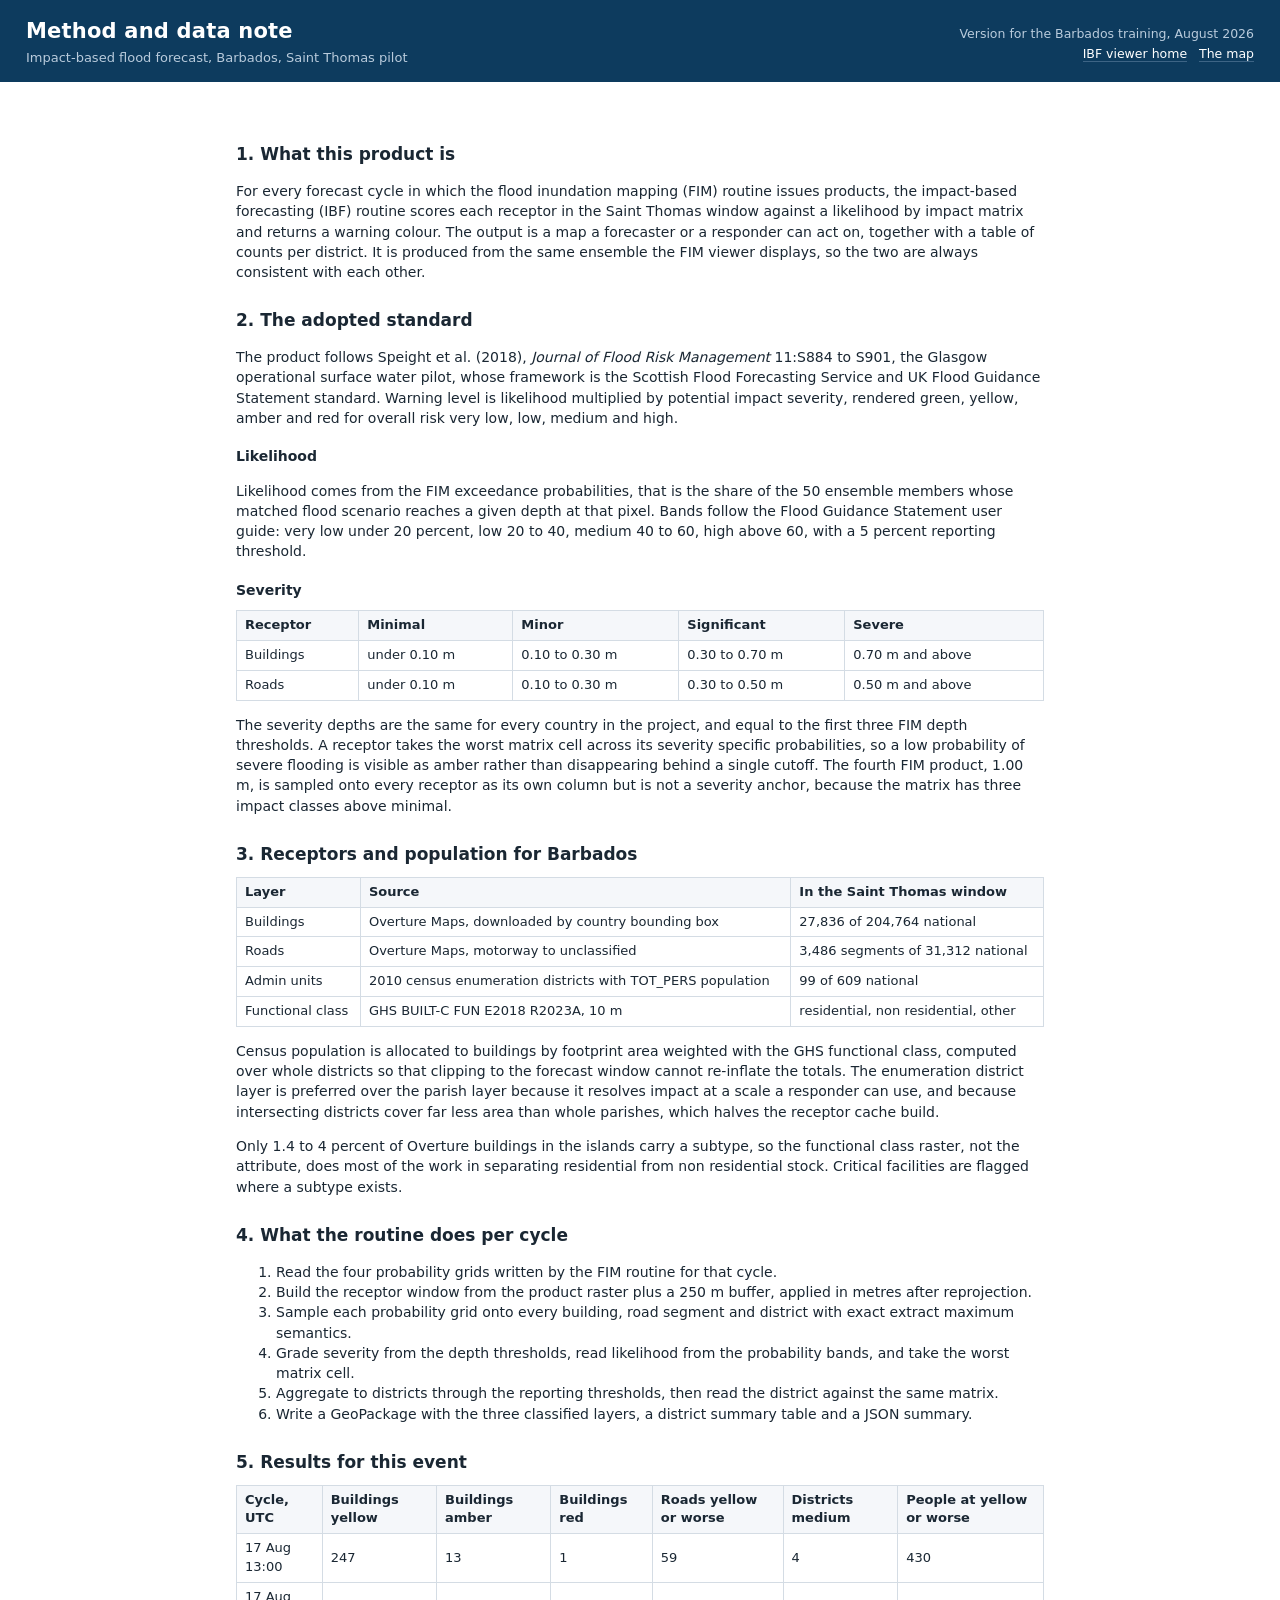
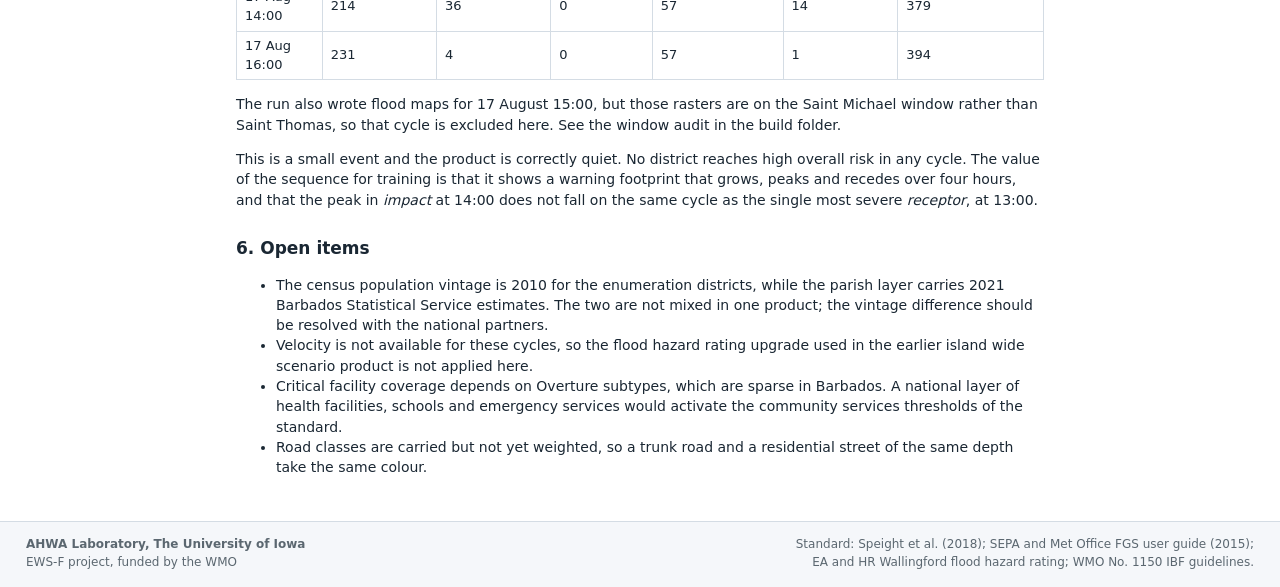
==== methods/index.html @ 12cea6f9 "Impact based forecast viewer, Saint Thomas Barbados, three forecast cycles" ====
<!DOCTYPE html>
<html lang="en">
<head>
<meta charset="utf-8">
<meta name="viewport" content="width=device-width, initial-scale=1">
<title>IBF Method Note. Barbados</title>
<meta name="description" content="Method and data note for the Barbados impact-based flood forecast product: standard, severity and likelihood rules, receptor stock, population, and open items.">
<link rel="icon" href="data:image/svg+xml,%3Csvg xmlns='http://www.w3.org/2000/svg' viewBox='0 0 16 16'%3E%3Ccircle cx='8' cy='8' r='6' fill='%23F58220'/%3E%3C/svg%3E">
<link rel="stylesheet" href="../assets/css/style.css">
</head>
<body class="landing-body">

<header class="site-head">
  <div class="wrap head-row">
    <div>
      <h1>Method and data note</h1>
      <p class="head-sub">Impact-based flood forecast, Barbados, Saint Thomas pilot</p>
    </div>
    <div class="head-meta">
      <span>Version for the Barbados training, August 2026</span>
      <span><a href="../">IBF viewer home</a> &nbsp; <a href="../saint-thomas/">The map</a></span>
    </div>
  </div>
</header>

<div class="wrap landing doc">

  <h2>1. What this product is</h2>
  <p>For every forecast cycle in which the flood inundation mapping (FIM) routine issues
  products, the impact-based forecasting (IBF) routine scores each receptor in the Saint Thomas
  window against a likelihood by impact matrix and returns a warning colour. The output is a
  map a forecaster or a responder can act on, together with a table of counts per district.
  It is produced from the same ensemble the FIM viewer displays, so the two are always
  consistent with each other.</p>

  <h2>2. The adopted standard</h2>
  <p>The product follows Speight et al. (2018), <em>Journal of Flood Risk Management</em>
  11:S884 to S901, the Glasgow operational surface water pilot, whose framework is the Scottish
  Flood Forecasting Service and UK Flood Guidance Statement standard. Warning level is
  likelihood multiplied by potential impact severity, rendered green, yellow, amber and red for
  overall risk very low, low, medium and high.</p>

  <h3>Likelihood</h3>
  <p>Likelihood comes from the FIM exceedance probabilities, that is the share of the 50
  ensemble members whose matched flood scenario reaches a given depth at that pixel. Bands
  follow the Flood Guidance Statement user guide: very low under 20 percent, low 20 to 40,
  medium 40 to 60, high above 60, with a 5 percent reporting threshold.</p>

  <h3>Severity</h3>
  <table>
    <tr><th>Receptor</th><th>Minimal</th><th>Minor</th><th>Significant</th><th>Severe</th></tr>
    <tr><td>Buildings</td><td>under 0.10 m</td><td>0.10 to 0.30 m</td><td>0.30 to 0.70 m</td><td>0.70 m and above</td></tr>
    <tr><td>Roads</td><td>under 0.10 m</td><td>0.10 to 0.30 m</td><td>0.30 to 0.50 m</td><td>0.50 m and above</td></tr>
  </table>
  <p>The severity depths are the same for every country in the project, and equal to the first
  three FIM depth thresholds. A receptor takes the worst matrix cell across its severity
  specific probabilities, so a low probability of severe flooding is visible as amber rather
  than disappearing behind a single cutoff. The fourth FIM product, 1.00 m, is sampled onto
  every receptor as its own column but is not a severity anchor, because the matrix has three
  impact classes above minimal.</p>

  <h2>3. Receptors and population for Barbados</h2>
  <table>
    <tr><th>Layer</th><th>Source</th><th>In the Saint Thomas window</th></tr>
    <tr><td>Buildings</td><td>Overture Maps, downloaded by country bounding box</td><td>27,836 of 204,764 national</td></tr>
    <tr><td>Roads</td><td>Overture Maps, motorway to unclassified</td><td>3,486 segments of 31,312 national</td></tr>
    <tr><td>Admin units</td><td>2010 census enumeration districts with TOT_PERS population</td><td>99 of 609 national</td></tr>
    <tr><td>Functional class</td><td>GHS BUILT-C FUN E2018 R2023A, 10 m</td><td>residential, non residential, other</td></tr>
  </table>
  <p>Census population is allocated to buildings by footprint area weighted with the GHS
  functional class, computed over whole districts so that clipping to the forecast window
  cannot re-inflate the totals. The enumeration district layer is preferred over the parish
  layer because it resolves impact at a scale a responder can use, and because intersecting
  districts cover far less area than whole parishes, which halves the receptor cache build.</p>
  <p>Only 1.4 to 4 percent of Overture buildings in the islands carry a subtype, so the
  functional class raster, not the attribute, does most of the work in separating residential
  from non residential stock. Critical facilities are flagged where a subtype exists.</p>

  <h2>4. What the routine does per cycle</h2>
  <ol>
    <li>Read the four probability grids written by the FIM routine for that cycle.</li>
    <li>Build the receptor window from the product raster plus a 250 m buffer, applied in
      metres after reprojection.</li>
    <li>Sample each probability grid onto every building, road segment and district with
      exact extract maximum semantics.</li>
    <li>Grade severity from the depth thresholds, read likelihood from the probability bands,
      and take the worst matrix cell.</li>
    <li>Aggregate to districts through the reporting thresholds, then read the district against
      the same matrix.</li>
    <li>Write a GeoPackage with the three classified layers, a district summary table and a
      JSON summary.</li>
  </ol>

  <h2>5. Results for this event</h2>
  <table>
    <tr><th>Cycle, UTC</th><th>Buildings yellow</th><th>Buildings amber</th><th>Buildings red</th><th>Roads yellow or worse</th><th>Districts medium</th><th>People at yellow or worse</th></tr>
    <tr><td>17 Aug 13:00</td><td>247</td><td>13</td><td>1</td><td>59</td><td>4</td><td>430</td></tr>
    <tr><td>17 Aug 14:00</td><td>214</td><td>36</td><td>0</td><td>57</td><td>14</td><td>379</td></tr>
    <tr><td>17 Aug 16:00</td><td>231</td><td>4</td><td>0</td><td>57</td><td>1</td><td>394</td></tr>
  </table>
  <p>The run also wrote flood maps for 17 August 15:00, but those rasters are on the Saint
  Michael window rather than Saint Thomas, so that cycle is excluded here. See the window audit
  in the build folder.</p>
  <p>This is a small event and the product is correctly quiet. No district reaches high overall
  risk in any cycle. The value of the sequence for training is that it shows a warning footprint
  that grows, peaks and recedes over four hours, and that the peak in <em>impact</em> at 14:00
  does not fall on the same cycle as the single most severe <em>receptor</em>, at 13:00.</p>

  <h2>6. Open items</h2>
  <ul>
    <li>The census population vintage is 2010 for the enumeration districts, while the parish
      layer carries 2021 Barbados Statistical Service estimates. The two are not mixed in one
      product; the vintage difference should be resolved with the national partners.</li>
    <li>Velocity is not available for these cycles, so the flood hazard rating upgrade used in
      the earlier island wide scenario product is not applied here.</li>
    <li>Critical facility coverage depends on Overture subtypes, which are sparse in Barbados.
      A national layer of health facilities, schools and emergency services would activate the
      community services thresholds of the standard.</li>
    <li>Road classes are carried but not yet weighted, so a trunk road and a residential street
      of the same depth take the same colour.</li>
  </ul>

</div>

<footer class="site-foot landing-foot">
  <div class="wrap foot-row">
    <div>
      <strong>AHWA Laboratory, The University of Iowa</strong><br>
      EWS-F project, funded by the WMO
    </div>
    <div class="foot-right">
      Standard: Speight et al. (2018); SEPA and Met Office FGS user guide (2015);<br>
      EA and HR Wallingford flood hazard rating; WMO No. 1150 IBF guidelines.
    </div>
  </div>
</footer>
</body>
</html>
---- assets/css/style.css ----
/* Barbados viewers. Plain, quiet design: the maps carry the color.
   Shared base stylesheet, copied into each of the three viewer folders. */

:root {
  --navy: #0d3b5e;
  --blue: #2b6ca3;
  --ink: #1a2733;
  --mute: #5b6770;
  --line: #d4dce4;
  --panel: #f5f7fa;
  --surface: #ffffff;
  --wet: #d9e7f3;
  --wet-line: #9dbcd8;
}

* { box-sizing: border-box; }

body {
  margin: 0;
  font-family: "Segoe UI", system-ui, -apple-system, Roboto, "Helvetica Neue", Arial, sans-serif;
  color: var(--ink);
  background: var(--surface);
  font-size: 14px;
  line-height: 1.45;
}

.wrap { max-width: 1440px; margin: 0 auto; padding: 0 26px; }

/* header */
.site-head { background: var(--navy); color: #fff; }
.head-row { display: flex; justify-content: space-between; align-items: baseline;
  gap: 18px; flex-wrap: wrap; padding-top: 16px; padding-bottom: 14px; }
.site-head h1 { margin: 0; font-size: 21px; font-weight: 600; letter-spacing: 0.2px; }
.head-sub { margin: 3px 0 0; font-size: 13px; color: #b9cbdc; }
.head-meta { text-align: right; font-size: 12.5px; color: #b9cbdc; display: flex;
  flex-direction: column; gap: 2px; }
.head-meta a { color: #fff; text-decoration: none; border-bottom: 1px solid #3d6485; }
.head-meta a:hover { border-color: #fff; }

.context-band { background: var(--panel); border-bottom: 1px solid var(--line);
  font-size: 12.5px; color: var(--mute); }
.context-band .wrap { padding-top: 8px; padding-bottom: 8px; }

/* controls */
.controls { display: flex; gap: 26px; align-items: center; flex-wrap: wrap;
  padding: 14px 0 10px; }
.ctl-group { display: flex; gap: 8px; align-items: center; }
.ctl-label { font-size: 11.5px; color: var(--mute); text-transform: uppercase;
  letter-spacing: 0.05em; }
.seg { display: inline-flex; border: 1px solid var(--line); border-radius: 5px; overflow: hidden; }
.seg button { border: 0; background: var(--surface); color: var(--ink); padding: 6px 13px;
  font: inherit; font-size: 13px; cursor: pointer; border-right: 1px solid var(--line); }
.seg button:last-child { border-right: 0; }
.seg button:hover { background: var(--panel); }
.seg button.on { background: var(--navy); color: #fff; }
.seg button:disabled { color: #b3bcc4; cursor: not-allowed; background: #fafbfc; }
.toggle, .step { border: 1px solid var(--line); background: var(--surface); color: var(--ink);
  padding: 6px 13px; border-radius: 5px; font: inherit; font-size: 13px; cursor: pointer; }
.toggle:hover, .step:hover { background: var(--panel); }
.toggle.on { background: var(--navy); border-color: var(--navy); color: #fff; }
.toggle.muted { color: #8b98a5; }
.step { padding: 6px 9px; font-size: 11px; color: var(--mute); }
select.picker { border: 1px solid var(--line); border-radius: 5px; padding: 6px 8px;
  font: inherit; font-size: 13px; background: var(--surface); color: var(--ink); }

/* day and hour picker */
.clock { padding: 2px 0 8px; }
.dayrow { display: flex; align-items: center; gap: 5px; margin-bottom: 4px; }
.dayrow .day { width: 58px; font-size: 12px; color: var(--mute); font-weight: 600; }
.chip { width: 30px; height: 24px; border: 1px solid var(--line); border-radius: 4px;
  font-size: 10.5px; display: flex; align-items: center; justify-content: center;
  cursor: pointer; background: var(--surface); user-select: none; }
.chip:hover { border-color: var(--blue); }
.chip.quiet { background: #f1f3f5; color: #9aa7b3; }
.chip.wet { background: var(--wet); border-color: var(--wet-line); }
.chip.sel { background: var(--navy); border-color: var(--navy); color: #fff; font-weight: 700; }
.chip.gap { visibility: hidden; }

/* main layout */
.main { display: flex; gap: 26px; align-items: flex-start; padding-bottom: 6px; }
.map-col { flex: 1 1 620px; min-width: 380px; }
.mapbox { position: relative; border: 1px solid var(--line); border-radius: 4px;
  overflow: hidden; background: #eef2f5; height: min(68vh, 720px); }
#map { position: absolute; inset: 0; }
.quiet-msg { position: absolute; inset: 0; z-index: 500; display: flex; align-items: center;
  justify-content: center; color: var(--mute); font-size: 15px;
  background: rgba(244,246,248,0.93); padding: 0 30px; text-align: center; }
.map-caption { font-size: 11px; color: var(--mute); margin-top: 6px; }

/* side panel */
.side { flex: 0 1 380px; min-width: 300px; }
.cyc-head { display: flex; align-items: center; gap: 10px; margin: 2px 0 10px; }
.cyc-head h2 { font-size: 16px; margin: 0; font-weight: 600; }
.badge { font-size: 11px; padding: 2px 9px; border-radius: 9px; font-weight: 600; }
.badge.trig { background: #e3edf6; color: var(--navy); }
.badge.quiet { background: #eef0f2; color: var(--mute); }
.badge.warn { background: #fdf0d5; color: #8a5b00; }
.kv { display: grid; grid-template-columns: auto 1fr; gap: 3px 14px; margin: 0 0 12px; }
.kv dt { color: var(--mute); }
.kv dd { margin: 0; font-variant-numeric: tabular-nums; }
table.st { border-collapse: collapse; width: 100%; font-size: 12.5px; margin-bottom: 12px; }
table.st th, table.st td { border-bottom: 1px solid var(--line); padding: 5px 7px;
  text-align: right; font-variant-numeric: tabular-nums; }
table.st th:first-child, table.st td:first-child { text-align: left; }
table.st th { color: var(--mute); font-weight: 600; }
table.st tr.on td { background: var(--panel); font-weight: 600; }
.legend { display: flex; gap: 10px; flex-wrap: wrap; font-size: 11px; color: var(--mute);
  margin-bottom: 8px; }
.legend i { display: inline-block; width: 11px; height: 11px; border-radius: 2px;
  margin-right: 4px; vertical-align: -1px; }
.legend i.ring { border: 2px solid #111; background: #fff; border-radius: 50%;
  width: 8px; height: 8px; }
.legend i.dash { border-top: 2px dashed #0d3b5e; height: 0; width: 16px; border-radius: 0;
  vertical-align: 3px; }
.note { font-size: 11.5px; color: var(--mute); margin-top: 10px; }
.note strong { color: var(--ink); }
.flag { font-size: 11.5px; color: #8a5b00; background: #fdf0d5; border: 1px solid #f0dcae;
  border-radius: 4px; padding: 7px 9px; margin-top: 10px; }

/* timeline */
.timeline { padding: 12px 0 20px; }
.tl-head { display: flex; justify-content: space-between; align-items: baseline;
  gap: 14px; flex-wrap: wrap; margin-bottom: 4px; }
.tl-head h3 { font-size: 14px; margin: 0; font-weight: 600; }
.tl-key { font-size: 11px; color: var(--mute); }
.tl-key i { display: inline-block; vertical-align: middle; margin: 0 5px 0 12px; }
.tl-key i.k-line { width: 16px; height: 0; border-top: 2px solid var(--blue); }
.tl-key i.k-ss { width: 16px; height: 0; border-top: 2px dashed #b3541e; }
.tl-key i.k-trig { width: 16px; height: 0; border-top: 1px solid #9aa7b3; }
.tl-key i.k-cur { width: 0; height: 12px; border-left: 3px solid var(--ink); }
.stripwrap { position: relative; }
svg#strip { width: 100%; height: 130px; display: block; cursor: pointer; }
.tooltip { position: absolute; background: var(--ink); color: #fff; font-size: 11.5px;
  padding: 5px 9px; border-radius: 4px; pointer-events: none; white-space: nowrap;
  transform: translate(-50%, -110%); z-index: 900; }
.tl-cap { font-size: 11px; color: var(--mute); margin-top: 2px; }

/* footer */
.site-foot { border-top: 1px solid var(--line); background: var(--panel);
  margin-top: 8px; font-size: 12px; color: var(--mute); }
.foot-row { display: flex; justify-content: space-between; gap: 18px; flex-wrap: wrap;
  padding-top: 14px; padding-bottom: 16px; }
.foot-right { text-align: right; }

/* landing page */
.landing-body { display: flex; flex-direction: column; min-height: 100vh; }
.landing { flex: 1 0 auto; padding-top: 34px; padding-bottom: 30px; max-width: 1080px; }
.landing-intro { font-size: 15px; color: var(--ink); margin: 0 0 22px; max-width: 820px; }
.portal-grid { display: flex; gap: 22px; flex-wrap: wrap; margin: 8px 0 22px; }
.portal-card { flex: 1 1 300px; border: 1px solid var(--line); border-radius: 6px;
  padding: 22px 24px 18px; text-decoration: none; color: var(--ink);
  background: var(--surface); display: flex; flex-direction: column; gap: 7px; }
.portal-card:hover { border-color: var(--blue); background: #fbfcfe; }
.portal-lang { font-size: 12px; color: var(--mute); text-transform: uppercase;
  letter-spacing: 0.08em; font-weight: 600; }
.portal-title { font-size: 19px; font-weight: 600; color: var(--navy); }
.portal-desc { font-size: 13px; color: var(--mute); }
.portal-go { margin-top: 10px; align-self: flex-start; background: var(--navy);
  color: #fff; font-size: 13px; font-weight: 600; padding: 7px 22px; border-radius: 5px; }
.portal-card:hover .portal-go { background: var(--blue); }
.landing-note { font-size: 12px; color: var(--mute); max-width: 860px; }
.landing-foot { margin-top: 0; }
.doc { max-width: 860px; }
.doc h2 { font-size: 17px; margin: 26px 0 6px; }
.doc h3 { font-size: 14px; margin: 18px 0 4px; }
.doc table { border-collapse: collapse; width: 100%; font-size: 13px; margin: 10px 0; }
.doc th, .doc td { border: 1px solid var(--line); padding: 5px 8px; text-align: left; }
.doc th { background: var(--panel); font-weight: 600; }

/* leaflet trims, ASCII only in the interface */
.leaflet-container { font-family: inherit; font-size: 12px; background: #eef2f5; }
.leaflet-control-attribution { font-size: 10px; }
.leaflet-popup-content { margin: 10px 12px; font-size: 12.5px; }
.leaflet-popup-content b { color: var(--navy); }
.leaflet-popup-content table { border-collapse: collapse; margin-top: 5px; }
.leaflet-popup-content td { padding: 1px 8px 1px 0; }
.map-legend { background: rgba(255,255,255,0.92); padding: 8px 10px; border-radius: 4px;
  border: 1px solid var(--line); font-size: 11px; line-height: 1.5; color: var(--ink); }
.map-legend b { display: block; margin-bottom: 3px; font-size: 11px; color: var(--mute);
  text-transform: uppercase; letter-spacing: 0.05em; }
.map-legend i { display: inline-block; width: 12px; height: 12px; margin-right: 5px;
  vertical-align: -2px; border-radius: 2px; }

@media (max-width: 980px) {
  .main { flex-direction: column; }
  .map-col, .side { width: 100%; max-width: none; }
  .head-meta, .foot-right { text-align: left; }
}
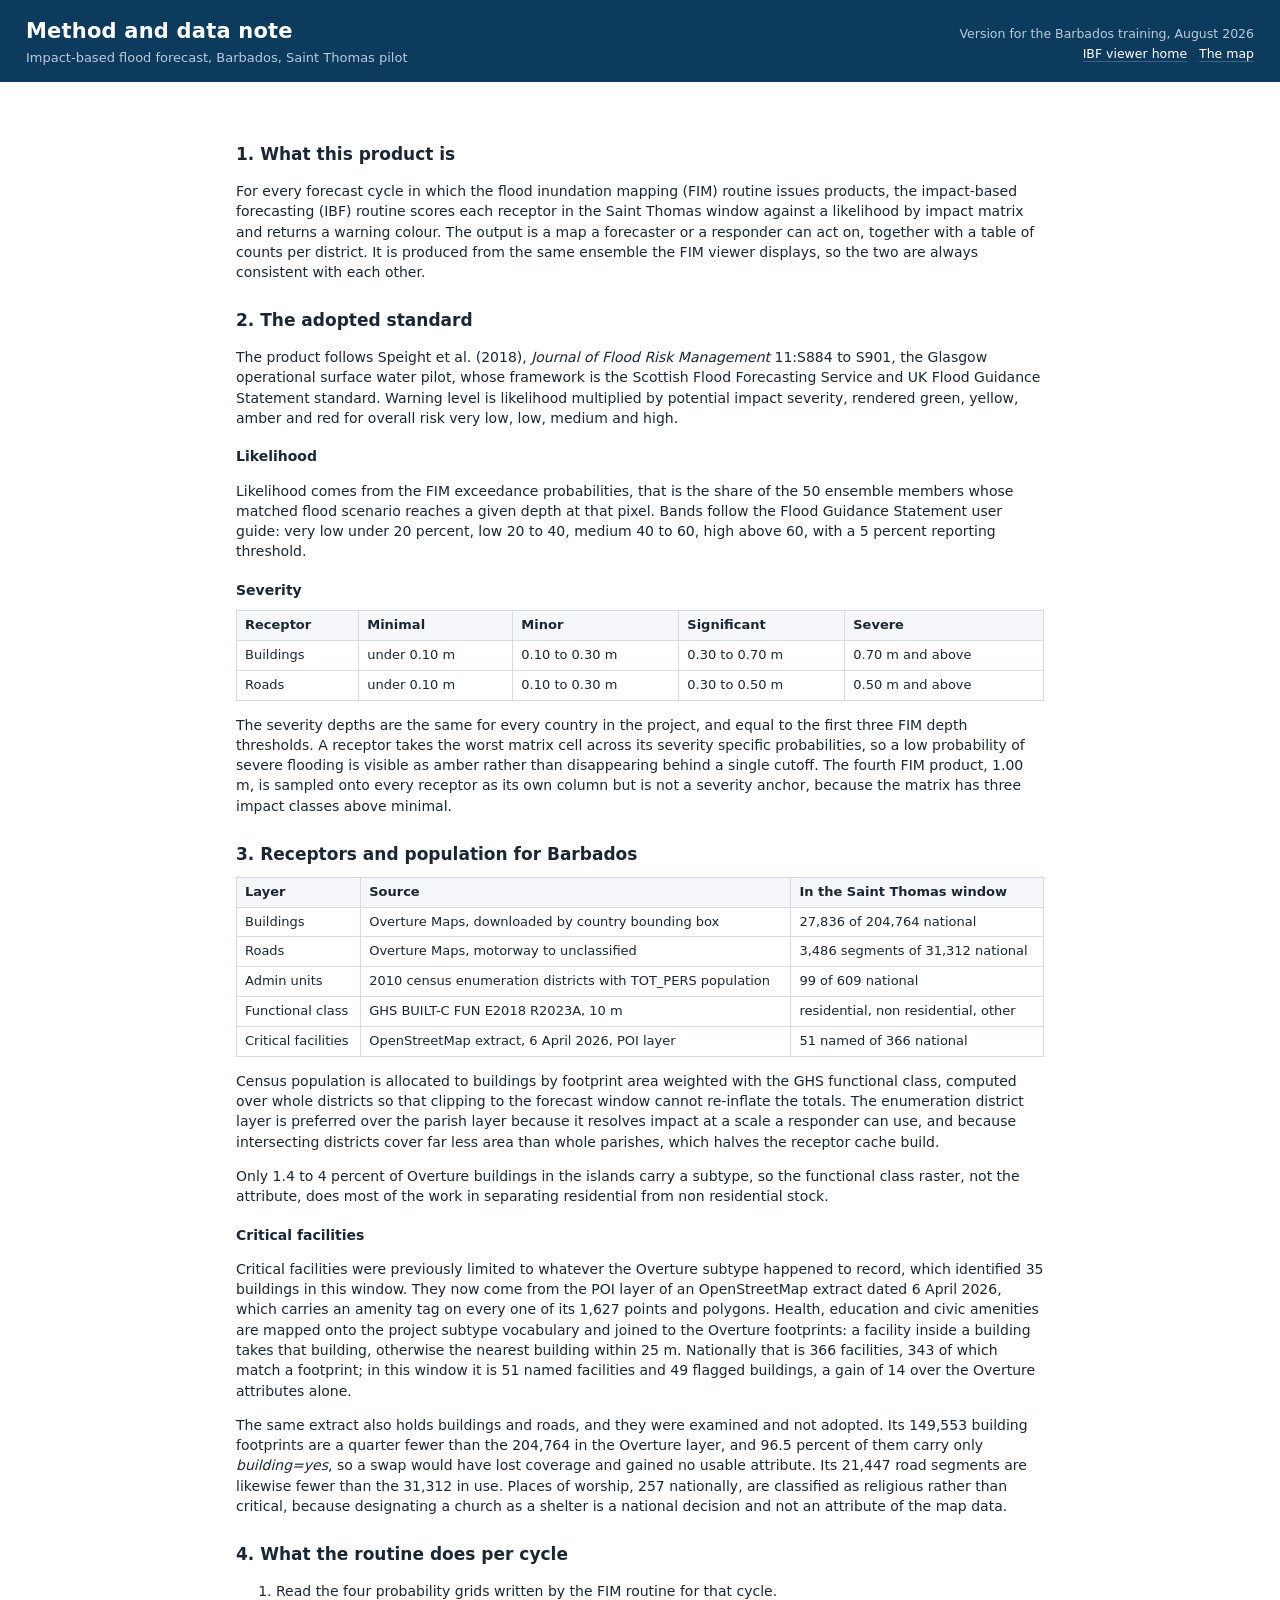
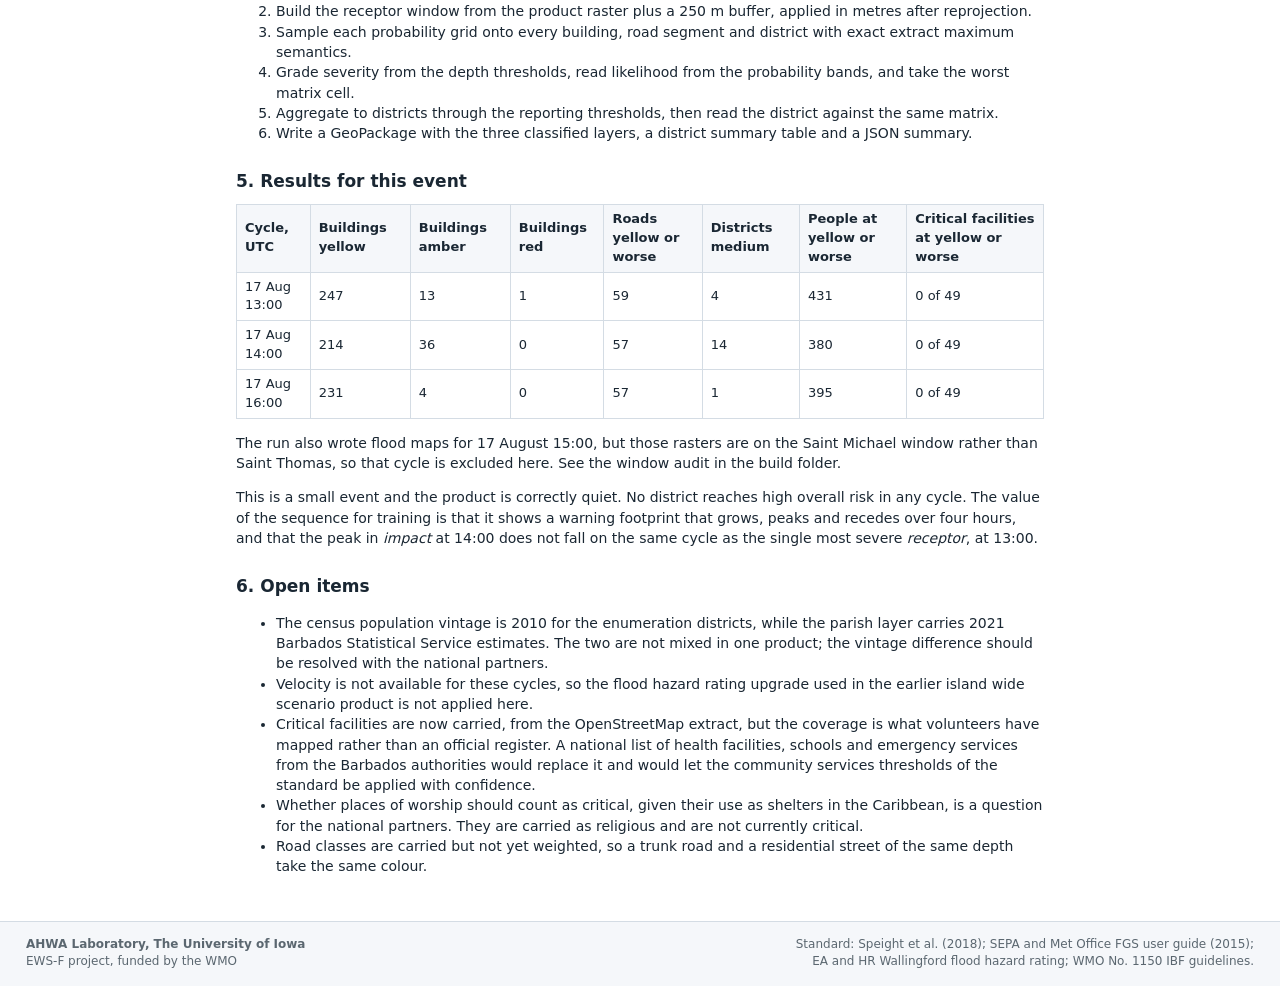
==== commit e29c8ffe: "Add critical facilities from the April 2026 OSM POI layer" ====
--- a/methods/index.html
+++ b/methods/index.html
@@ -66,6 +66,7 @@
     <tr><td>Roads</td><td>Overture Maps, motorway to unclassified</td><td>3,486 segments of 31,312 national</td></tr>
     <tr><td>Admin units</td><td>2010 census enumeration districts with TOT_PERS population</td><td>99 of 609 national</td></tr>
     <tr><td>Functional class</td><td>GHS BUILT-C FUN E2018 R2023A, 10 m</td><td>residential, non residential, other</td></tr>
+    <tr><td>Critical facilities</td><td>OpenStreetMap extract, 6 April 2026, POI layer</td><td>51 named of 366 national</td></tr>
   </table>
   <p>Census population is allocated to buildings by footprint area weighted with the GHS
   functional class, computed over whole districts so that clipping to the forecast window
@@ -74,7 +75,24 @@
   districts cover far less area than whole parishes, which halves the receptor cache build.</p>
   <p>Only 1.4 to 4 percent of Overture buildings in the islands carry a subtype, so the
   functional class raster, not the attribute, does most of the work in separating residential
-  from non residential stock. Critical facilities are flagged where a subtype exists.</p>
+  from non residential stock.</p>
+
+  <h3>Critical facilities</h3>
+  <p>Critical facilities were previously limited to whatever the Overture subtype happened to
+  record, which identified 35 buildings in this window. They now come from the POI layer of an
+  OpenStreetMap extract dated 6 April 2026, which carries an amenity tag on every one of its
+  1,627 points and polygons. Health, education and civic amenities are mapped onto the project
+  subtype vocabulary and joined to the Overture footprints: a facility inside a building takes
+  that building, otherwise the nearest building within 25 m. Nationally that is 366 facilities,
+  343 of which match a footprint; in this window it is 51 named facilities and 49 flagged
+  buildings, a gain of 14 over the Overture attributes alone.</p>
+  <p>The same extract also holds buildings and roads, and they were examined and not adopted.
+  Its 149,553 building footprints are a quarter fewer than the 204,764 in the Overture layer,
+  and 96.5 percent of them carry only <em>building=yes</em>, so a swap would have lost coverage
+  and gained no usable attribute. Its 21,447 road segments are likewise fewer than the 31,312
+  in use. Places of worship, 257 nationally, are classified as religious rather than critical,
+  because designating a church as a shelter is a national decision and not an attribute of the
+  map data.</p>
 
   <h2>4. What the routine does per cycle</h2>
   <ol>
@@ -93,10 +111,10 @@
 
   <h2>5. Results for this event</h2>
   <table>
-    <tr><th>Cycle, UTC</th><th>Buildings yellow</th><th>Buildings amber</th><th>Buildings red</th><th>Roads yellow or worse</th><th>Districts medium</th><th>People at yellow or worse</th></tr>
-    <tr><td>17 Aug 13:00</td><td>247</td><td>13</td><td>1</td><td>59</td><td>4</td><td>430</td></tr>
-    <tr><td>17 Aug 14:00</td><td>214</td><td>36</td><td>0</td><td>57</td><td>14</td><td>379</td></tr>
-    <tr><td>17 Aug 16:00</td><td>231</td><td>4</td><td>0</td><td>57</td><td>1</td><td>394</td></tr>
+    <tr><th>Cycle, UTC</th><th>Buildings yellow</th><th>Buildings amber</th><th>Buildings red</th><th>Roads yellow or worse</th><th>Districts medium</th><th>People at yellow or worse</th><th>Critical facilities at yellow or worse</th></tr>
+    <tr><td>17 Aug 13:00</td><td>247</td><td>13</td><td>1</td><td>59</td><td>4</td><td>431</td><td>0 of 49</td></tr>
+    <tr><td>17 Aug 14:00</td><td>214</td><td>36</td><td>0</td><td>57</td><td>14</td><td>380</td><td>0 of 49</td></tr>
+    <tr><td>17 Aug 16:00</td><td>231</td><td>4</td><td>0</td><td>57</td><td>1</td><td>395</td><td>0 of 49</td></tr>
   </table>
   <p>The run also wrote flood maps for 17 August 15:00, but those rasters are on the Saint
   Michael window rather than Saint Thomas, so that cycle is excluded here. See the window audit
@@ -113,9 +131,14 @@
       product; the vintage difference should be resolved with the national partners.</li>
     <li>Velocity is not available for these cycles, so the flood hazard rating upgrade used in
       the earlier island wide scenario product is not applied here.</li>
-    <li>Critical facility coverage depends on Overture subtypes, which are sparse in Barbados.
-      A national layer of health facilities, schools and emergency services would activate the
-      community services thresholds of the standard.</li>
+    <li>Critical facilities are now carried, from the OpenStreetMap extract, but the coverage is
+      what volunteers have mapped rather than an official register. A national list of health
+      facilities, schools and emergency services from the Barbados authorities would replace it
+      and would let the community services thresholds of the standard be applied with
+      confidence.</li>
+    <li>Whether places of worship should count as critical, given their use as shelters in the
+      Caribbean, is a question for the national partners. They are carried as religious and are
+      not currently critical.</li>
     <li>Road classes are carried but not yet weighted, so a trunk road and a residential street
       of the same depth take the same colour.</li>
   </ul>
--- a/assets/css/style.css
+++ b/assets/css/style.css
@@ -186,3 +186,7 @@
   .map-col, .side { width: 100%; max-width: none; }
   .head-meta, .foot-right { text-align: left; }
 }
+
+/* critical facilities are squares, so they read apart from the round building dots */
+.fac-icon { width: 11px; height: 11px; border: 1.6px solid #22303a;
+  box-shadow: 0 0 0 1.5px rgba(255,255,255,0.9); }
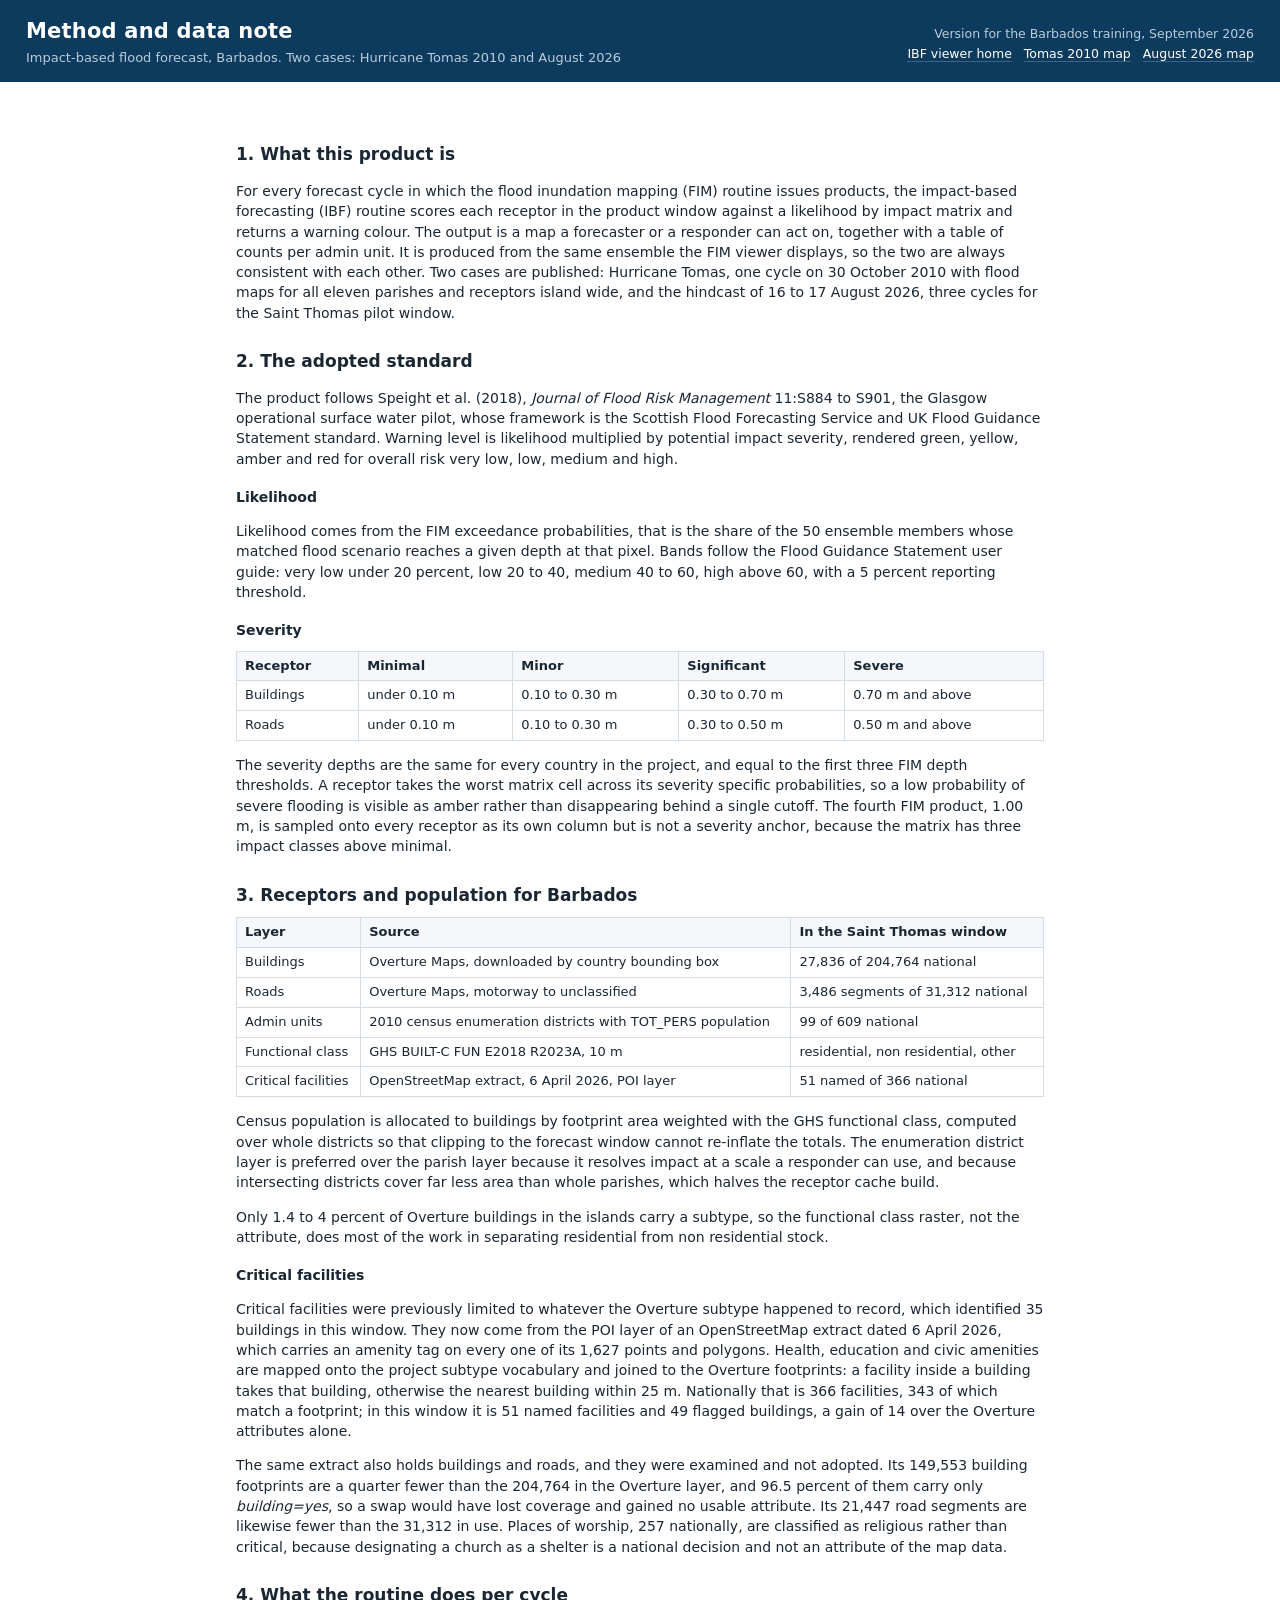
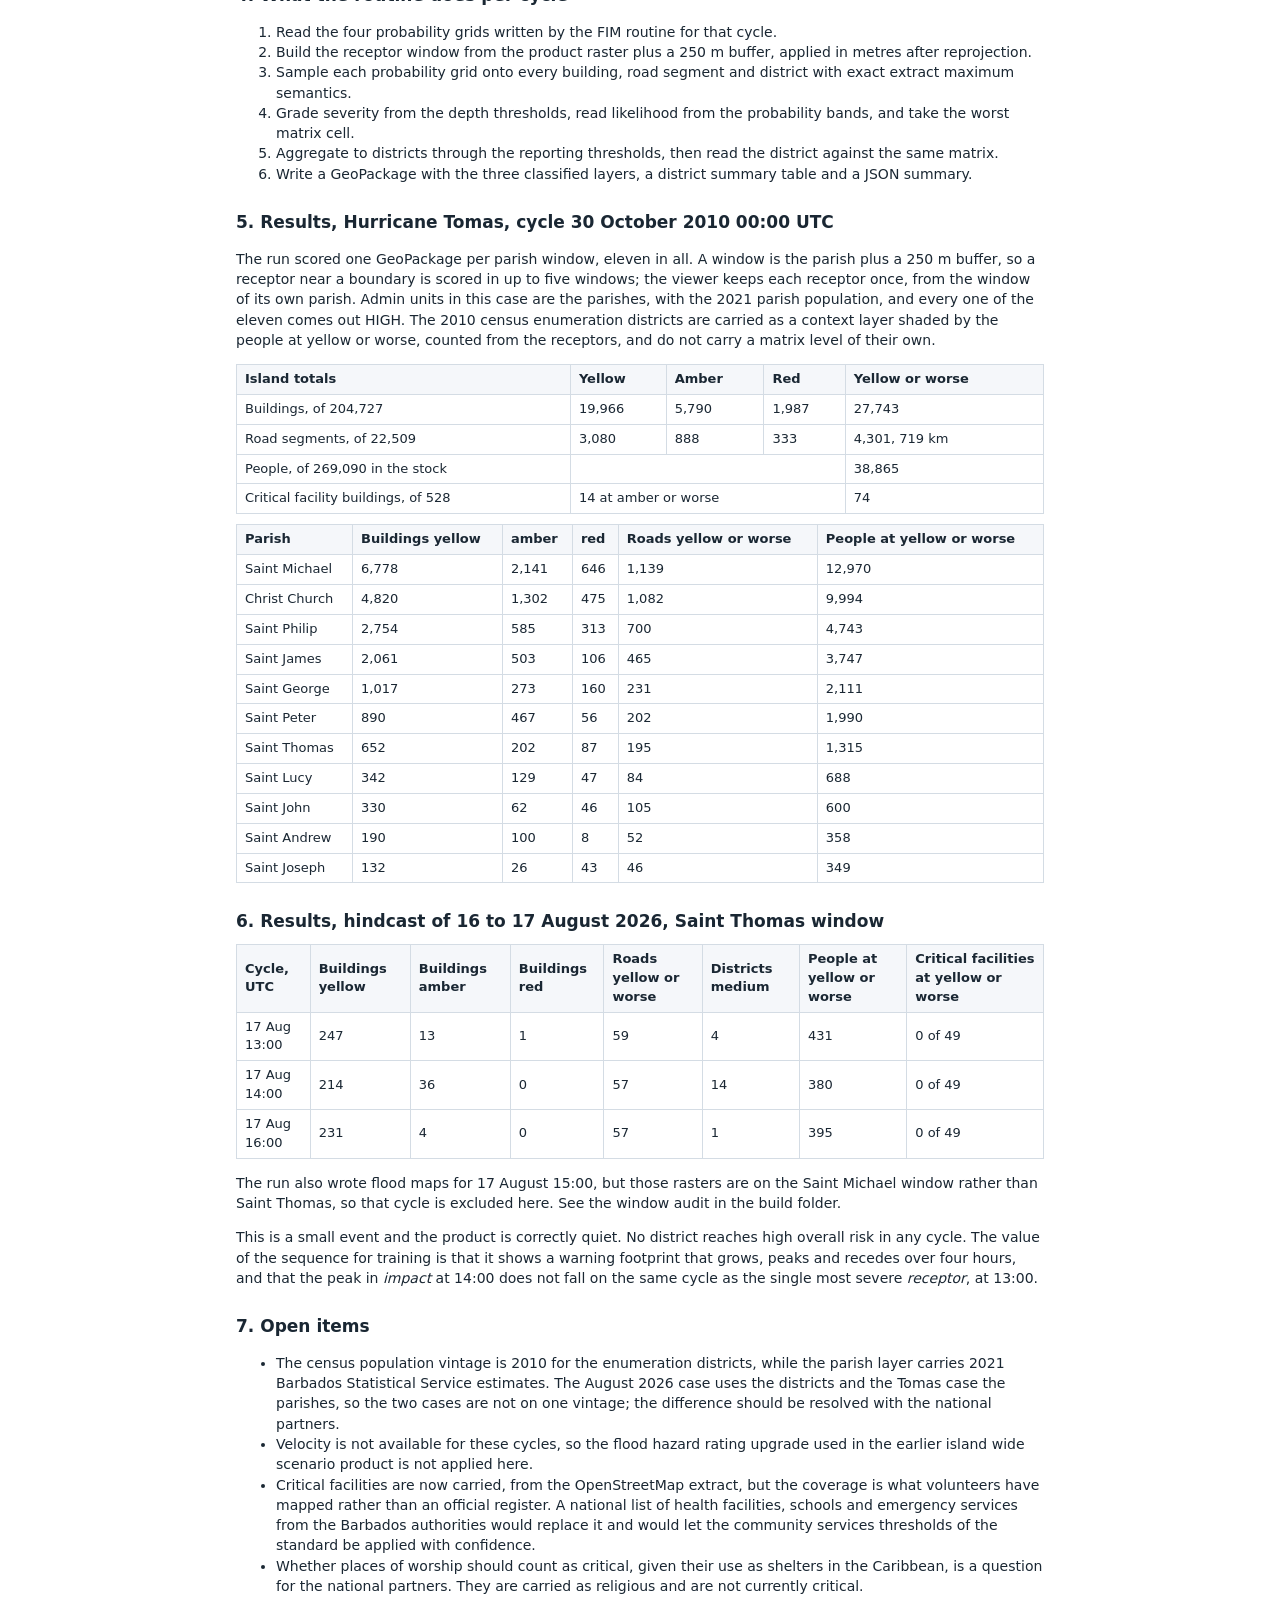
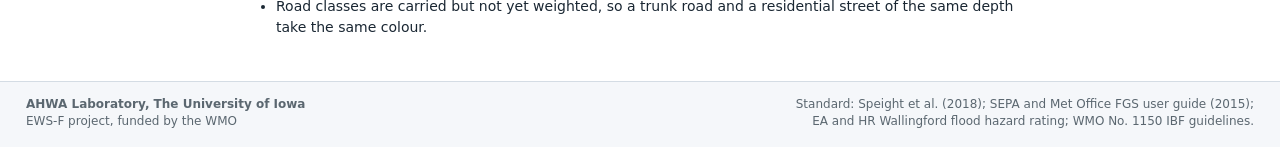
==== commit 4356cec3: "Two event site: Hurricane Tomas 2010 added, August 2026 kept, FLASH scale for both" ====
--- a/methods/index.html
+++ b/methods/index.html
@@ -14,11 +14,11 @@
   <div class="wrap head-row">
     <div>
       <h1>Method and data note</h1>
-      <p class="head-sub">Impact-based flood forecast, Barbados, Saint Thomas pilot</p>
+      <p class="head-sub">Impact-based flood forecast, Barbados. Two cases: Hurricane Tomas 2010 and August 2026</p>
     </div>
     <div class="head-meta">
-      <span>Version for the Barbados training, August 2026</span>
-      <span><a href="../">IBF viewer home</a> &nbsp; <a href="../saint-thomas/">The map</a></span>
+      <span>Version for the Barbados training, September 2026</span>
+      <span><a href="../">IBF viewer home</a> &nbsp; <a href="../tomas2010/">Tomas 2010 map</a> &nbsp; <a href="../aug2026/">August 2026 map</a></span>
     </div>
   </div>
 </header>
@@ -27,11 +27,13 @@
 
   <h2>1. What this product is</h2>
   <p>For every forecast cycle in which the flood inundation mapping (FIM) routine issues
-  products, the impact-based forecasting (IBF) routine scores each receptor in the Saint Thomas
+  products, the impact-based forecasting (IBF) routine scores each receptor in the product
   window against a likelihood by impact matrix and returns a warning colour. The output is a
-  map a forecaster or a responder can act on, together with a table of counts per district.
+  map a forecaster or a responder can act on, together with a table of counts per admin unit.
   It is produced from the same ensemble the FIM viewer displays, so the two are always
-  consistent with each other.</p>
+  consistent with each other. Two cases are published: Hurricane Tomas, one cycle on
+  30 October 2010 with flood maps for all eleven parishes and receptors island wide, and the
+  hindcast of 16 to 17 August 2026, three cycles for the Saint Thomas pilot window.</p>
 
   <h2>2. The adopted standard</h2>
   <p>The product follows Speight et al. (2018), <em>Journal of Flood Risk Management</em>
@@ -109,7 +111,36 @@
       JSON summary.</li>
   </ol>
 
-  <h2>5. Results for this event</h2>
+  <h2>5. Results, Hurricane Tomas, cycle 30 October 2010 00:00 UTC</h2>
+  <p>The run scored one GeoPackage per parish window, eleven in all. A window is the parish plus
+  a 250 m buffer, so a receptor near a boundary is scored in up to five windows; the viewer keeps
+  each receptor once, from the window of its own parish. Admin units in this case are the
+  parishes, with the 2021 parish population, and every one of the eleven comes out HIGH.
+  The 2010 census enumeration districts are carried as a context layer shaded by the people at
+  yellow or worse, counted from the receptors, and do not carry a matrix level of their own.</p>
+  <table>
+    <tr><th>Island totals</th><th>Yellow</th><th>Amber</th><th>Red</th><th>Yellow or worse</th></tr>
+    <tr><td>Buildings, of 204,727</td><td>19,966</td><td>5,790</td><td>1,987</td><td>27,743</td></tr>
+    <tr><td>Road segments, of 22,509</td><td>3,080</td><td>888</td><td>333</td><td>4,301, 719 km</td></tr>
+    <tr><td>People, of 269,090 in the stock</td><td colspan="3"></td><td>38,865</td></tr>
+    <tr><td>Critical facility buildings, of 528</td><td colspan="3">14 at amber or worse</td><td>74</td></tr>
+  </table>
+  <table>
+    <tr><th>Parish</th><th>Buildings yellow</th><th>amber</th><th>red</th><th>Roads yellow or worse</th><th>People at yellow or worse</th></tr>
+    <tr><td>Saint Michael</td><td>6,778</td><td>2,141</td><td>646</td><td>1,139</td><td>12,970</td></tr>
+    <tr><td>Christ Church</td><td>4,820</td><td>1,302</td><td>475</td><td>1,082</td><td>9,994</td></tr>
+    <tr><td>Saint Philip</td><td>2,754</td><td>585</td><td>313</td><td>700</td><td>4,743</td></tr>
+    <tr><td>Saint James</td><td>2,061</td><td>503</td><td>106</td><td>465</td><td>3,747</td></tr>
+    <tr><td>Saint George</td><td>1,017</td><td>273</td><td>160</td><td>231</td><td>2,111</td></tr>
+    <tr><td>Saint Peter</td><td>890</td><td>467</td><td>56</td><td>202</td><td>1,990</td></tr>
+    <tr><td>Saint Thomas</td><td>652</td><td>202</td><td>87</td><td>195</td><td>1,315</td></tr>
+    <tr><td>Saint Lucy</td><td>342</td><td>129</td><td>47</td><td>84</td><td>688</td></tr>
+    <tr><td>Saint John</td><td>330</td><td>62</td><td>46</td><td>105</td><td>600</td></tr>
+    <tr><td>Saint Andrew</td><td>190</td><td>100</td><td>8</td><td>52</td><td>358</td></tr>
+    <tr><td>Saint Joseph</td><td>132</td><td>26</td><td>43</td><td>46</td><td>349</td></tr>
+  </table>
+
+  <h2>6. Results, hindcast of 16 to 17 August 2026, Saint Thomas window</h2>
   <table>
     <tr><th>Cycle, UTC</th><th>Buildings yellow</th><th>Buildings amber</th><th>Buildings red</th><th>Roads yellow or worse</th><th>Districts medium</th><th>People at yellow or worse</th><th>Critical facilities at yellow or worse</th></tr>
     <tr><td>17 Aug 13:00</td><td>247</td><td>13</td><td>1</td><td>59</td><td>4</td><td>431</td><td>0 of 49</td></tr>
@@ -124,11 +155,12 @@
   that grows, peaks and recedes over four hours, and that the peak in <em>impact</em> at 14:00
   does not fall on the same cycle as the single most severe <em>receptor</em>, at 13:00.</p>
 
-  <h2>6. Open items</h2>
+  <h2>7. Open items</h2>
   <ul>
     <li>The census population vintage is 2010 for the enumeration districts, while the parish
-      layer carries 2021 Barbados Statistical Service estimates. The two are not mixed in one
-      product; the vintage difference should be resolved with the national partners.</li>
+      layer carries 2021 Barbados Statistical Service estimates. The August 2026 case uses the
+      districts and the Tomas case the parishes, so the two cases are not on one vintage; the
+      difference should be resolved with the national partners.</li>
     <li>Velocity is not available for these cycles, so the flood hazard rating upgrade used in
       the earlier island wide scenario product is not applied here.</li>
     <li>Critical facilities are now carried, from the OpenStreetMap extract, but the coverage is
--- a/assets/css/style.css
+++ b/assets/css/style.css
@@ -187,6 +187,63 @@
   .head-meta, .foot-right { text-align: left; }
 }
 
+/* keep 30 m cells crisp when zoomed in */
+img.leaflet-image-layer { image-rendering: pixelated; image-rendering: crisp-edges; }
+
+/* additions for the two event site, September 2026 */
+.eventtag { font-size: 11.5px; color: var(--mute); border: 1px solid var(--line);
+  border-left: 3px solid var(--blue); padding: 4px 10px; background: #fbfcfd; border-radius: 3px; }
+.flashbar { height: 12px; display: flex; border-radius: 2px; overflow: hidden;
+  border: 1px solid var(--line); margin: 4px 0 2px; }
+.flashbar div { flex: 1; }
+.flashlabels { display: flex; justify-content: space-between; font-size: 10.5px;
+  color: var(--mute); margin: 0 0 6px; }
+.flashlabels b { color: var(--ink); font-weight: 600; }
+.rampbox { display: flex; height: 11px; border-radius: 2px; overflow: hidden;
+  border: 1px solid var(--line); margin-top: 3px; }
+.rampbox div { flex: 1; }
+.ramplab { display: flex; font-size: 9.5px; color: var(--mute); margin-top: 1px; }
+.ramplab span { flex: 1; text-align: left; }
+.ramplab span.last { text-align: right; flex: 0 0 auto; }
+.rampunit { font-size: 10px; color: var(--mute); }
+.lg-note { margin-top: 3px; color: var(--mute); font-size: 10.5px; }
+.lg-sub { margin-top: 7px; font-size: 10.5px; color: var(--mute); text-transform: uppercase;
+  letter-spacing: 0.05em; }
+.map-legend { max-width: 250px; }
+.sw { display: inline-block; width: 10px; height: 10px; border-radius: 2px; margin-right: 6px;
+  vertical-align: -1px; }
+table.pt { border-collapse: collapse; width: 100%; font-size: 11.5px; margin-bottom: 10px; }
+table.pt th, table.pt td { border-bottom: 1px solid var(--line); padding: 3px 5px; text-align: right;
+  font-variant-numeric: tabular-nums; white-space: nowrap; }
+table.pt th:first-child, table.pt td:first-child { text-align: left; }
+table.pt td:nth-child(4) { text-align: left; }
+table.pt th { color: var(--mute); font-weight: 600; }
+.side h3.sub { font-size: 12px; margin: 12px 0 4px; font-weight: 600; color: var(--mute);
+  text-transform: uppercase; letter-spacing: 0.05em; }
+rect.mbar:hover { stroke: #1a2733; stroke-width: 2; }
+.head-meta .lang { display: inline-block; border: 1px solid #3d6485; border-radius: 3px;
+  padding: 2px 9px; color: #fff; text-decoration: none; }
+.portal-card .stats { display: flex; gap: 6px; flex-wrap: wrap; margin: 4px 0 2px; }
+.portal-card .stat { border-radius: 5px; padding: 5px 9px; font-size: 12px; font-weight: 700;
+  color: rgba(0,0,0,0.65); background: var(--panel); }
+.portal-card .stat small { display: block; font-weight: 600; font-size: 10px; opacity: 0.8; }
+.portal-card .badge { margin-left: 8px; vertical-align: 2px; }
+.portal-card.suggested { border-color: var(--blue); }
+.landing .flashbar { max-width: 520px; height: 10px; margin-top: 18px; }
+.landing .flashlabels { max-width: 520px; }
+.landing h3.sec { font-size: 13px; text-transform: uppercase; letter-spacing: 0.06em;
+  color: var(--mute); margin: 26px 0 10px; }
+.mrow { display: flex; gap: 8px; margin-top: 8px; flex-wrap: wrap; }
+.mrow span { font-size: 12px; font-weight: 700; padding: 4px 12px; border-radius: 4px; color: rgba(0,0,0,0.65); }
+.controls .static { font-size: 13px; color: var(--ink); padding: 6px 0; }
+
+.kv { grid-template-columns: auto minmax(0, 1fr); }
+.kv dt { white-space: nowrap; }
+.side { flex: 0 1 400px; min-width: 300px; max-width: 100%; }
+.side .tablewrap { overflow-x: auto; }
+table.pt th, table.pt td { white-space: normal; }
+table.pt td:first-child { white-space: nowrap; }
+
 /* critical facilities are squares, so they read apart from the round building dots */
 .fac-icon { width: 11px; height: 11px; border: 1.6px solid #22303a;
   box-shadow: 0 0 0 1.5px rgba(255,255,255,0.9); }
